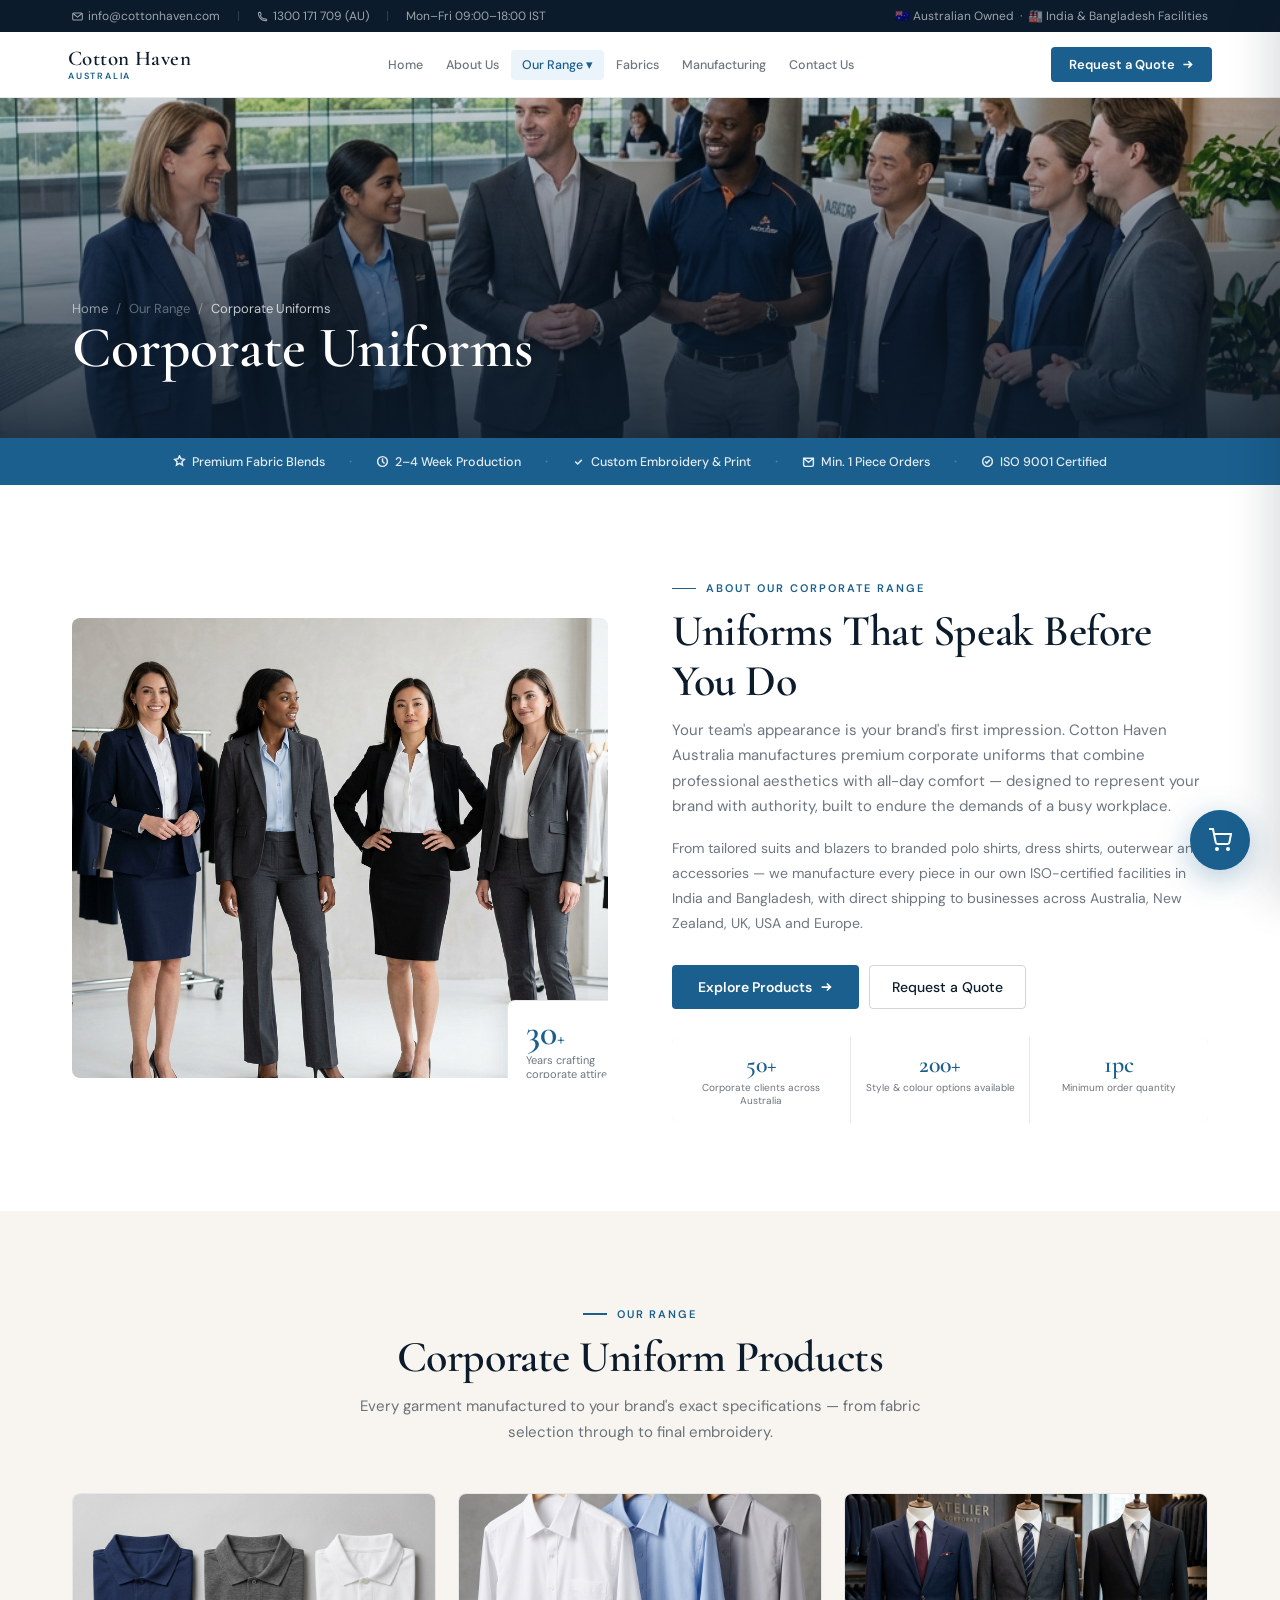
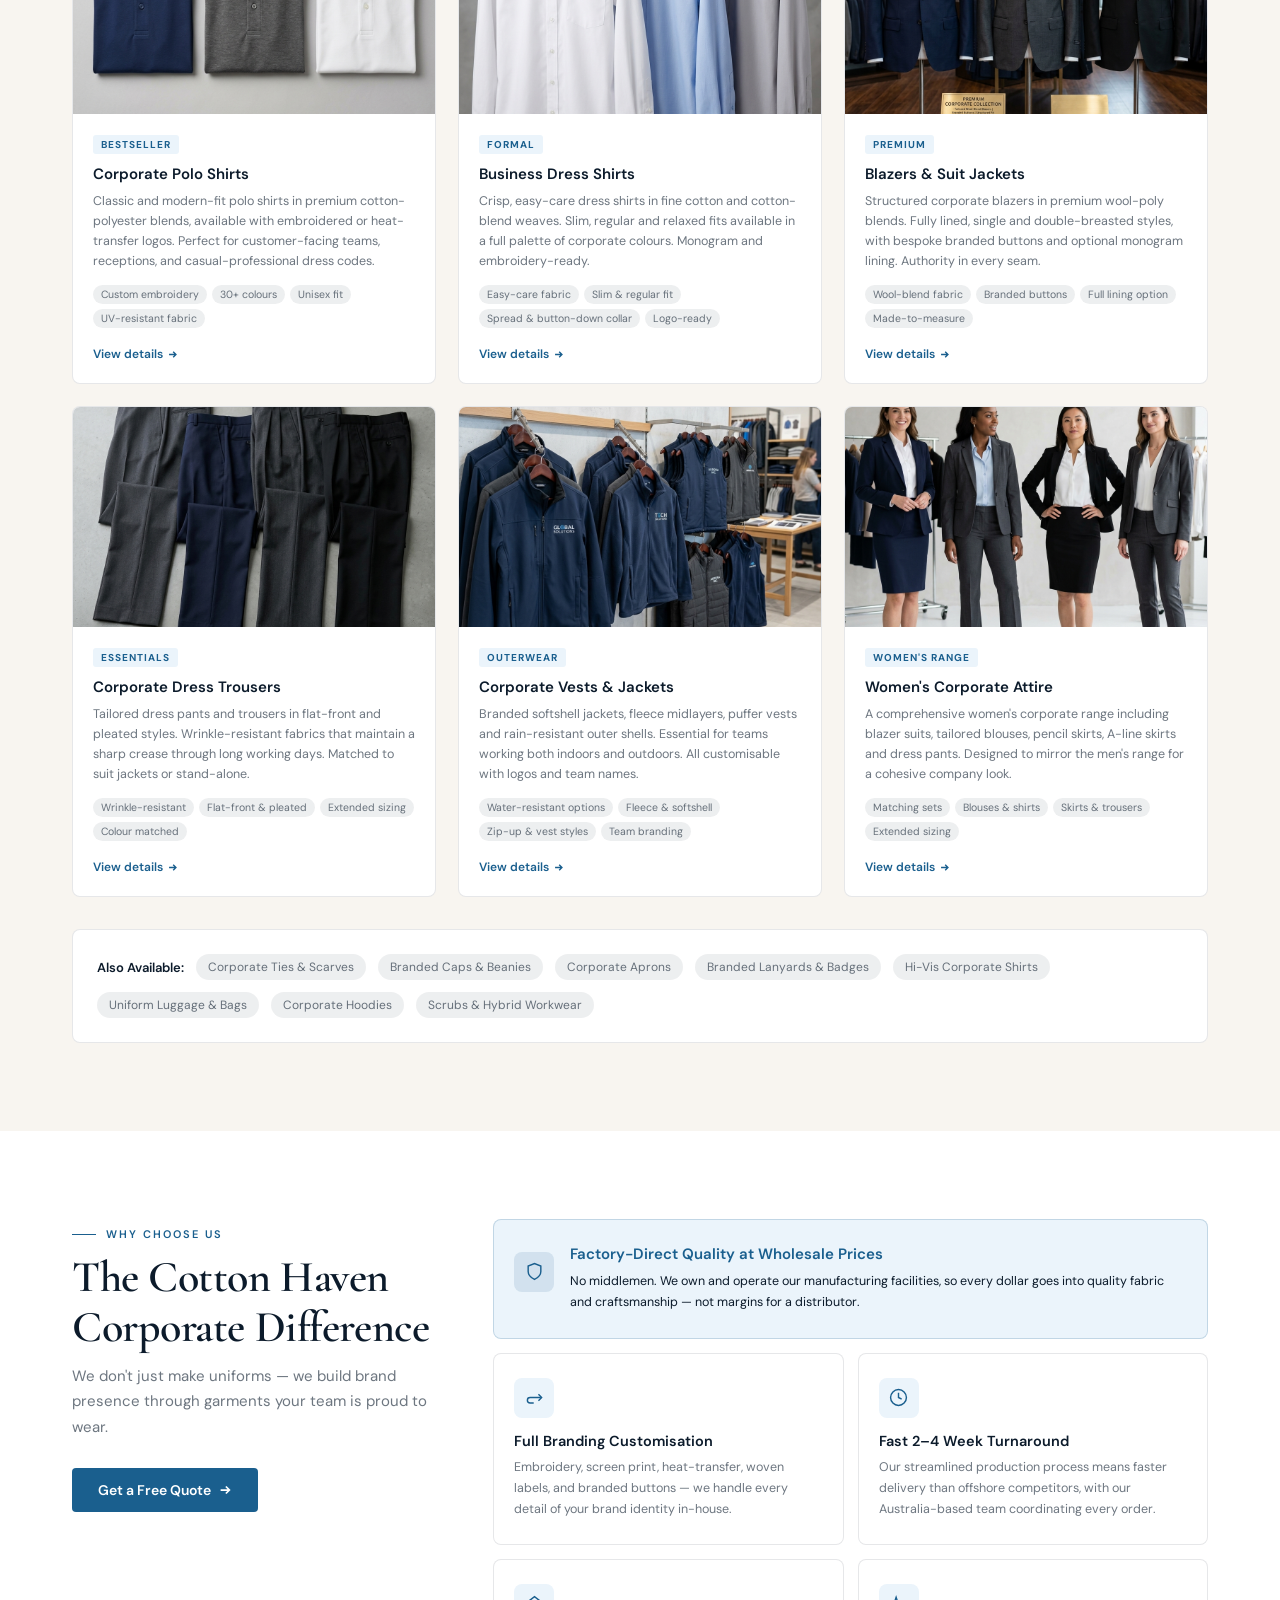
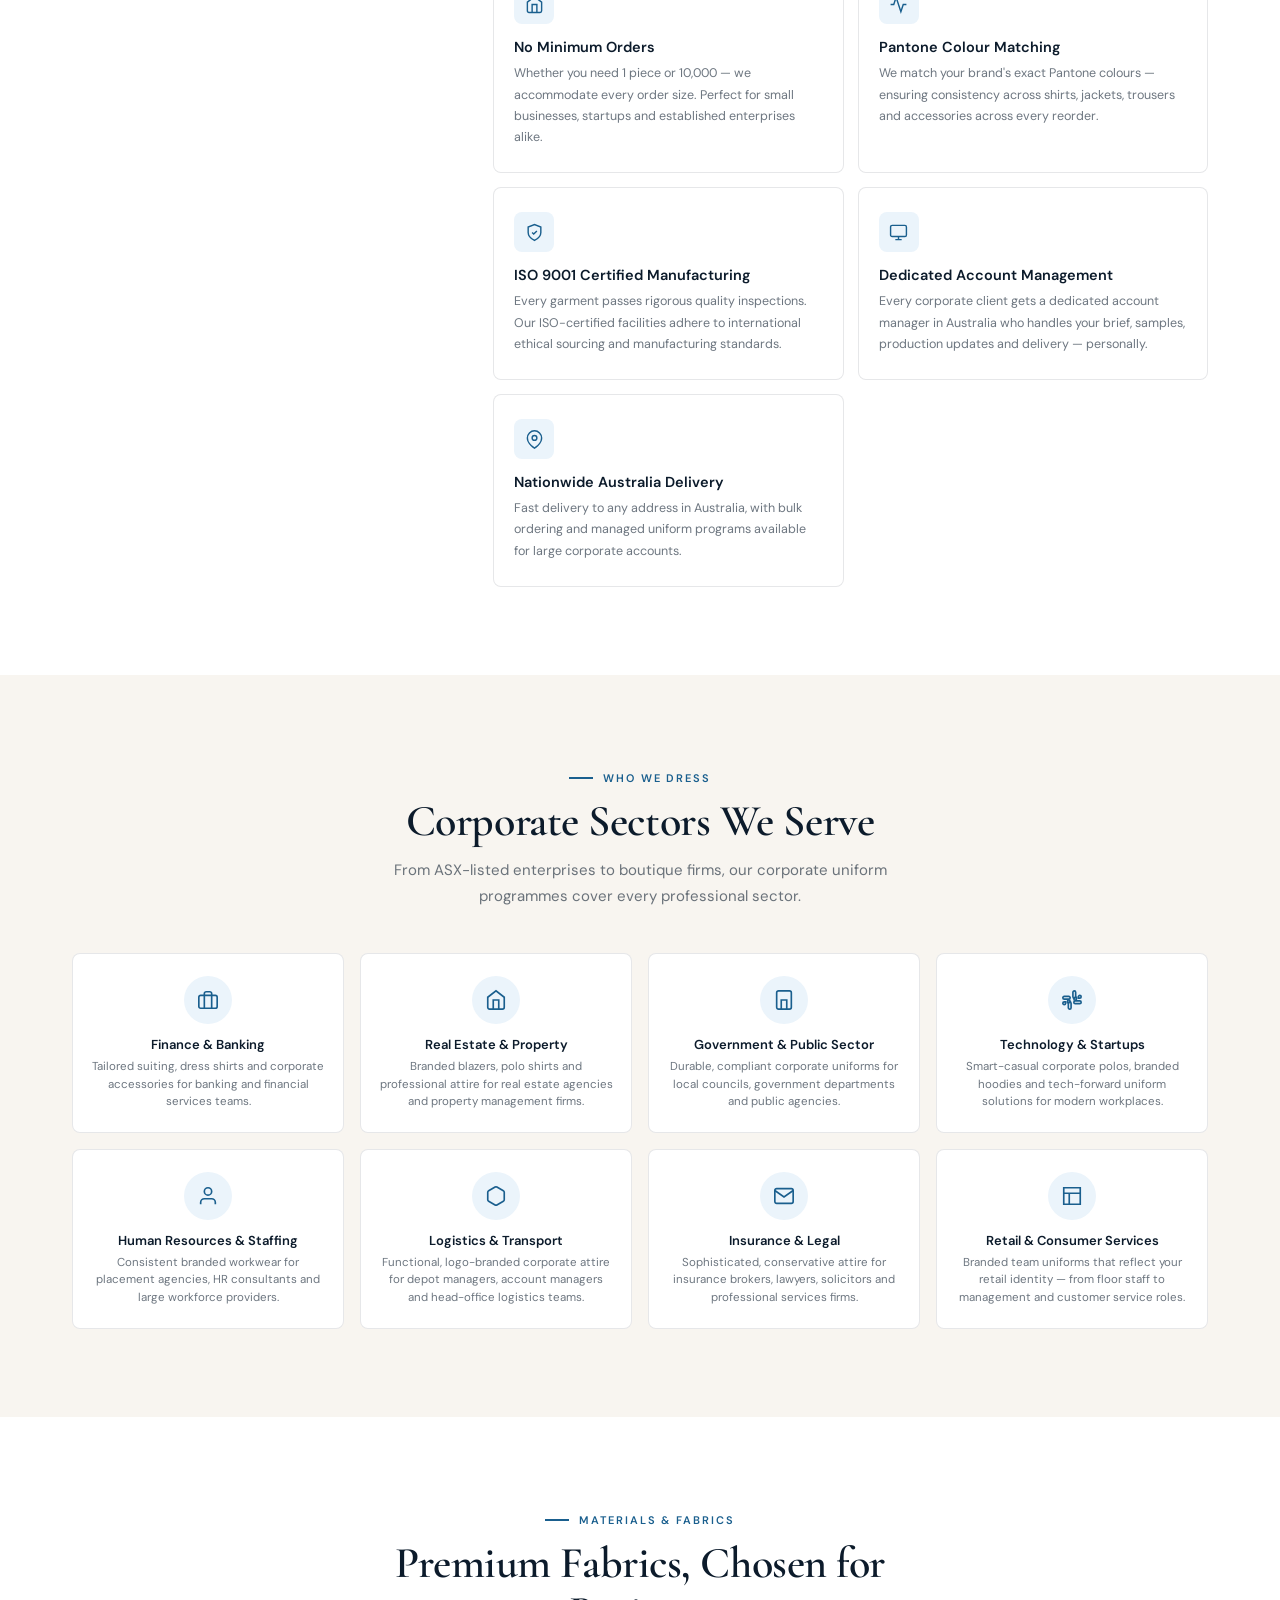
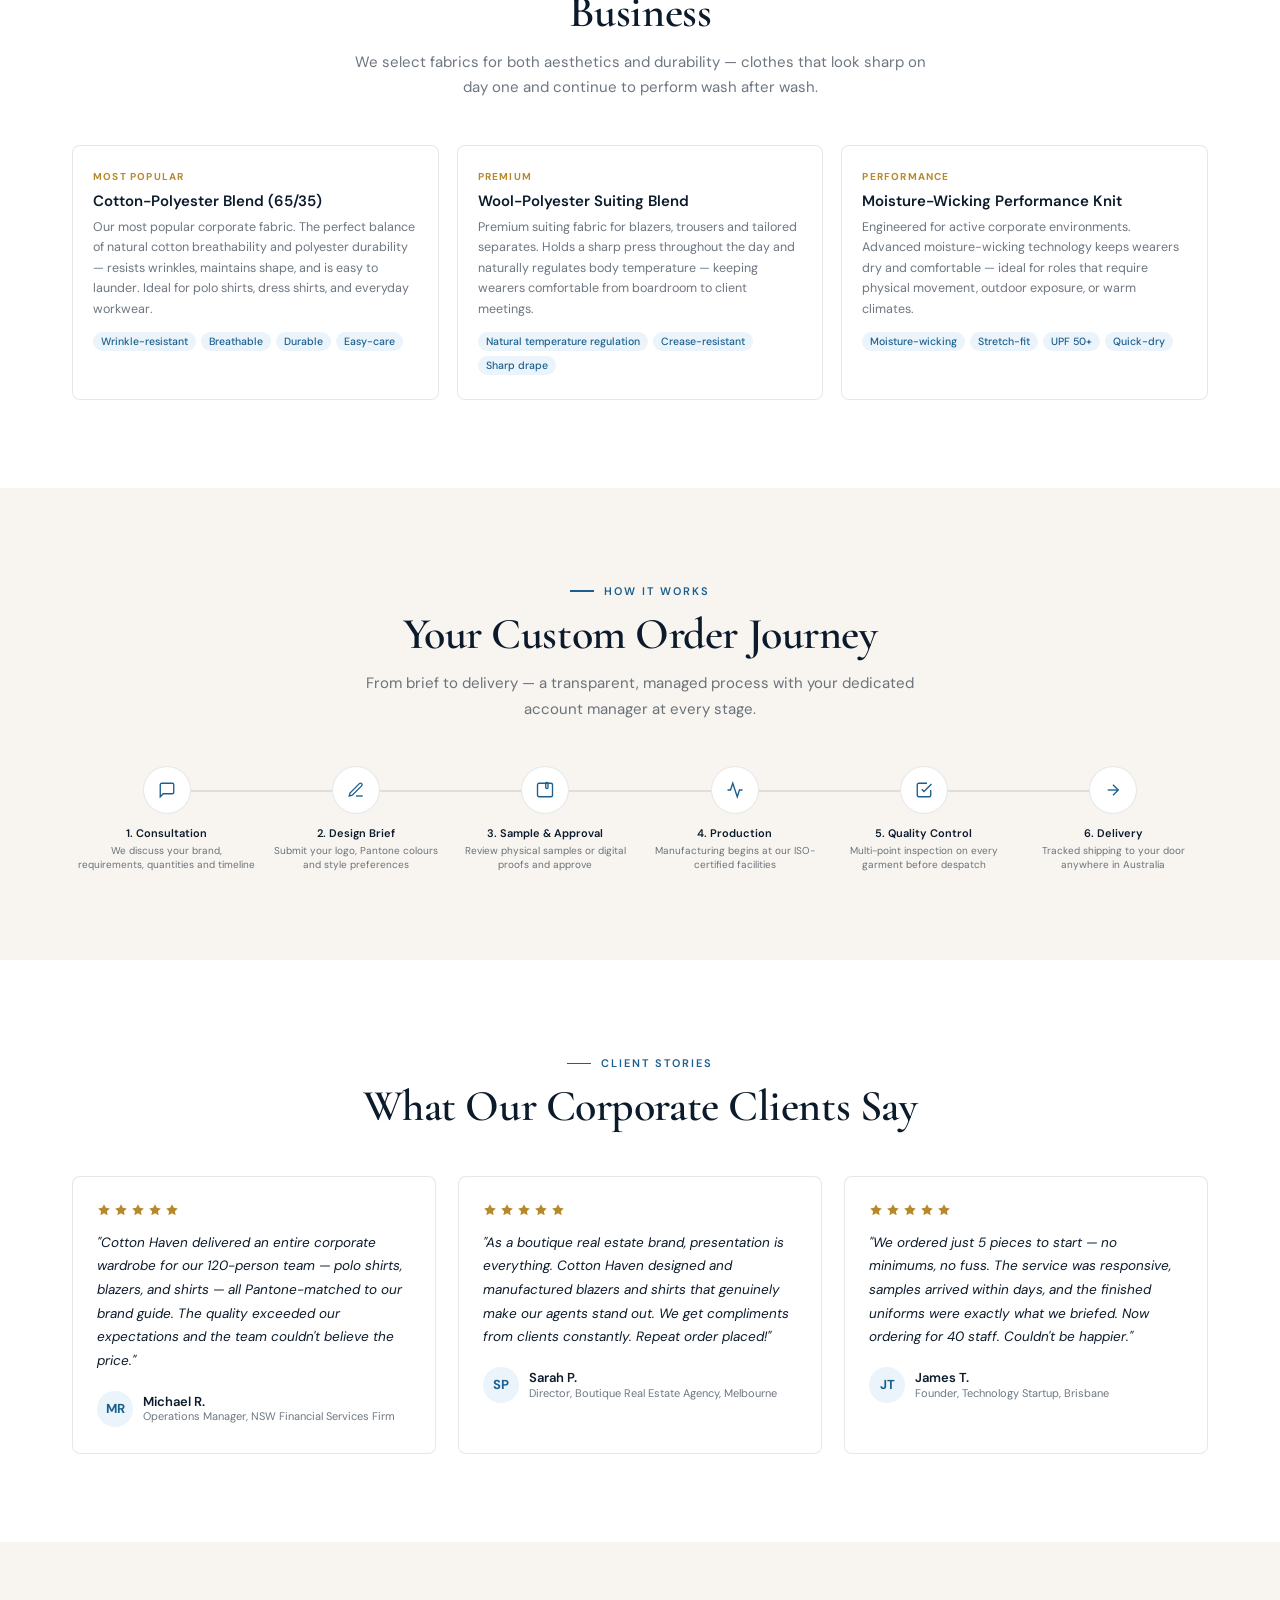
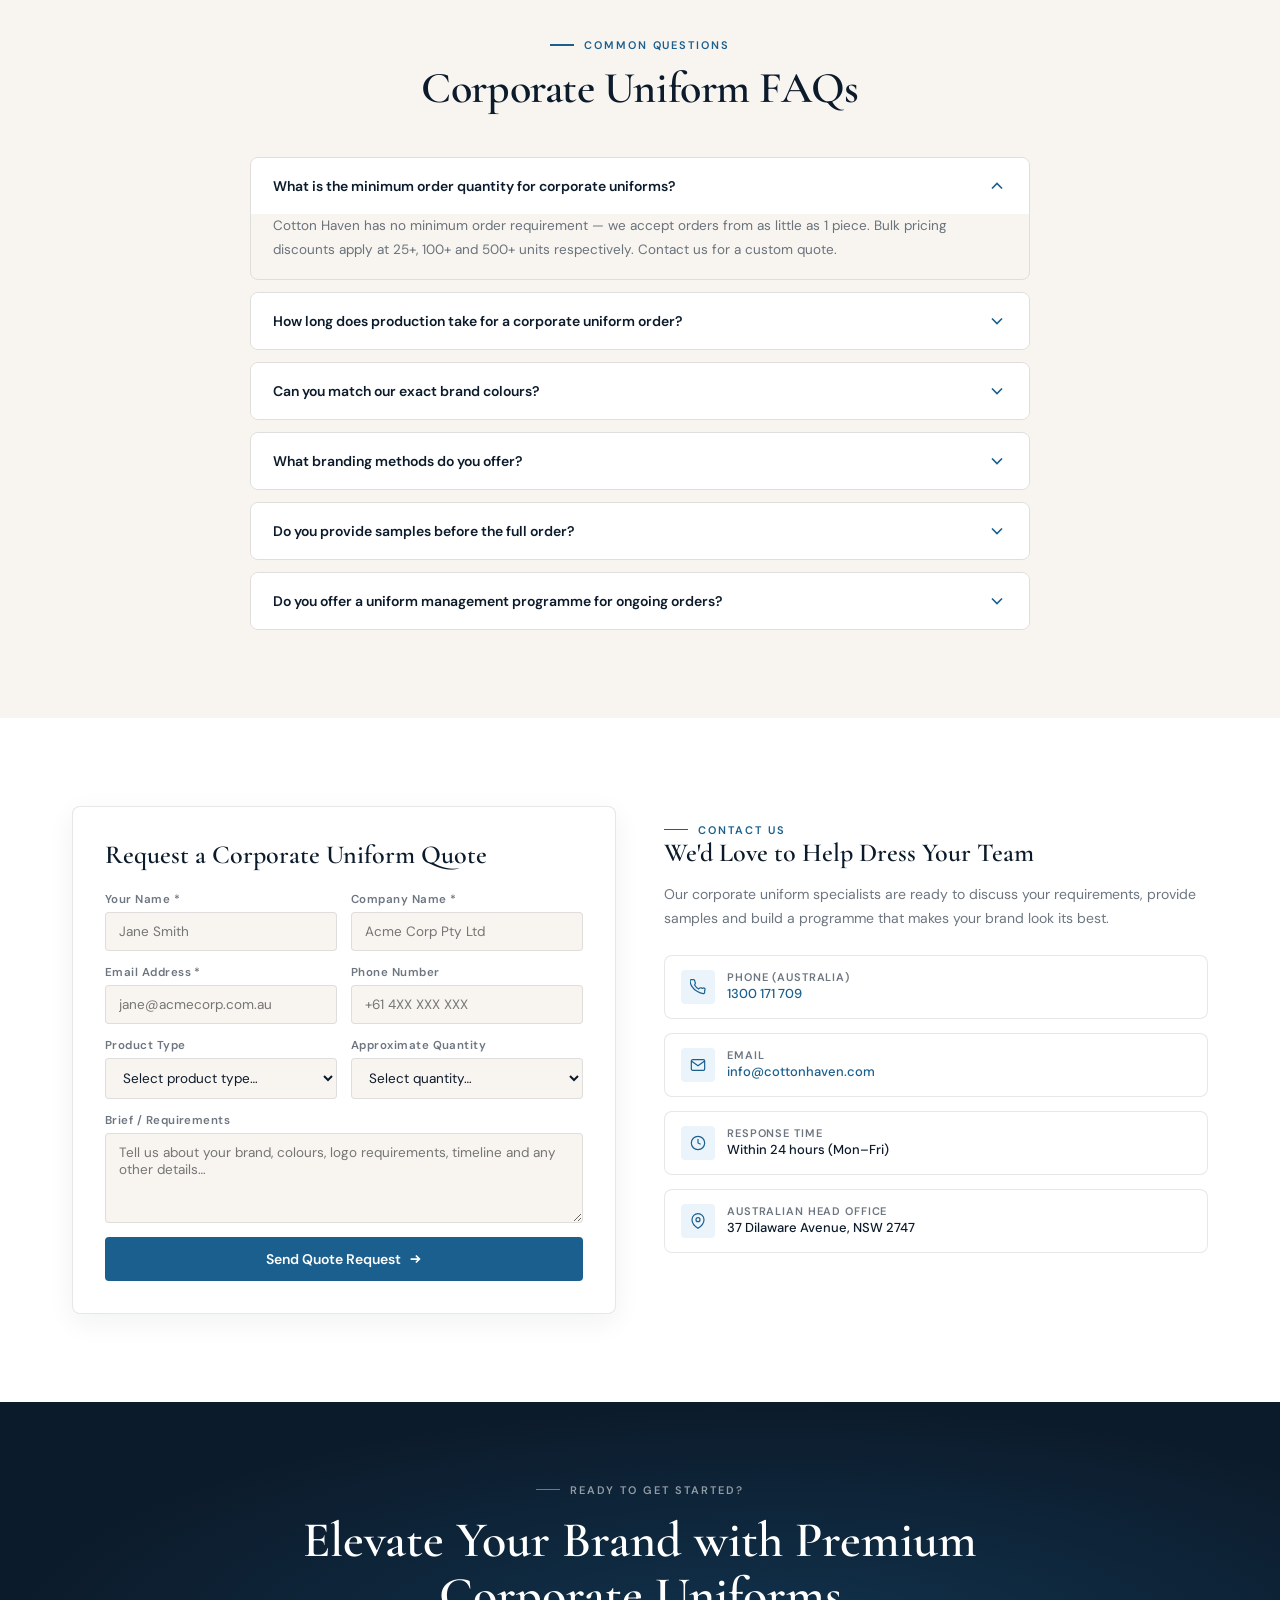
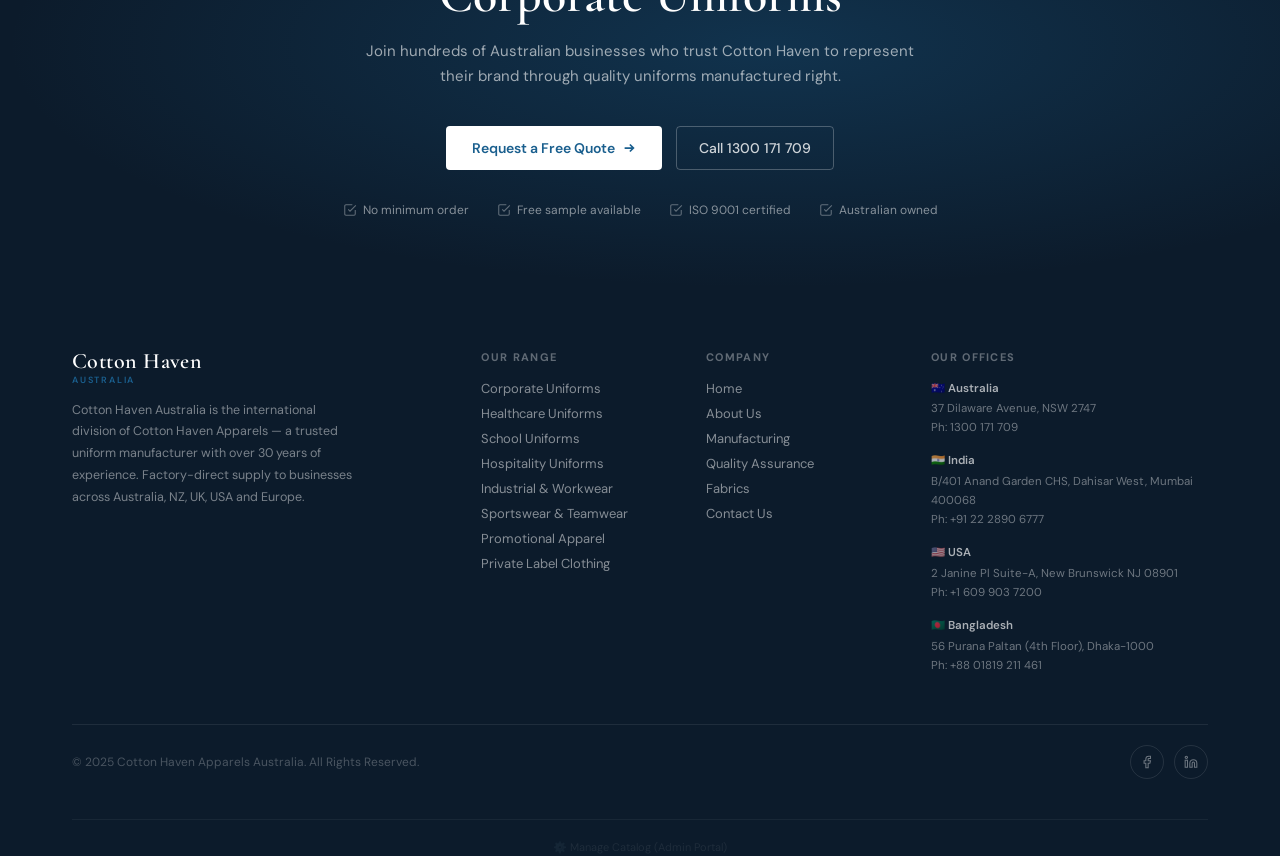
==== corporate-uniforms.html @ 112da880 "Updated by Antigravity on Jun 23 7:15 PM" ====
<!DOCTYPE html><html lang="en"><head><meta http-equiv="Content-Type" content="text/html; charset=UTF-8"><style>
@charset "utf-8";

:root { --ink: #0C1B2B; --ink-60: rgba(12,27,43,.6); --ink-30: rgba(12,27,43,.3); --ink-10: rgba(12,27,43,.07); --azure: #1A5F8E; --azure-d: #155a8c; --azure-xl: #EBF4FB; --gold: #B8892A; --gold-bg: #F5EDD8; --cream: #F8F5F0; --white: #FFFFFF; --border: rgba(12,27,43,.1); --border-s: rgba(12,27,43,.18); --r: 4px; --rlg: 8px; --ease: cubic-bezier(.25,.46,.45,.94); }

*, ::before, ::after { box-sizing: border-box; margin: 0; padding: 0; }
html { scroll-behavior: smooth; }
body { font-family: "DM Sans", sans-serif; color: var(--ink); background: var(--white); -webkit-font-smoothing: antialiased; overflow-x: hidden; }
img { max-width: 100%; display: block; }
a { text-decoration: none; color: inherit; }
ul { list-style: none; }
button { cursor: pointer; border: none; background: none; font-family: inherit; }

/* ── UTILITIES ── */
.serif { font-family: "Cormorant Garamond", serif; }
.container { width: 100%; max-width: 1200px; margin: 0 auto; padding: 0 32px; }
.eyebrow { display: inline-flex; align-items: center; gap: 10px; font-size: 11px; font-weight: 600; letter-spacing: 0.18em; text-transform: uppercase; color: var(--azure); }
.eyebrow::before { content: ""; display: block; width: 24px; height: 1.5px; background: var(--azure); }
.section-title { font-family: "Cormorant Garamond", serif; font-size: clamp(28px, 3.5vw, 44px); font-weight: 600; line-height: 1.12; letter-spacing: -0.01em; color: var(--ink); margin-top: 12px; }
.section-sub { font-size: 15px; color: var(--ink-60); line-height: 1.7; margin-top: 12px; }
.section { padding: 88px 0; }
.section-cream { background: var(--cream); }
.section + .section { padding-top: 0; }
.section-cream + .section, .section + .section-cream { padding-top: 88px; }

/* ── BUTTONS ── */
.btn-primary { font-size: 14px; font-weight: 600; color: var(--white); background: var(--azure); padding: 13px 26px; border-radius: var(--r); transition: .2s; display: inline-flex; align-items: center; gap: 7px; cursor: pointer; }
.btn-primary:hover { background: var(--azure-d); transform: translateY(-1px); box-shadow: rgba(26,95,142,.28) 0 6px 18px; }
.btn-primary svg { width: 14px; height: 14px; transition: transform .2s; }
.btn-primary:hover svg { transform: translateX(3px); }
.btn-secondary { font-size: 14px; font-weight: 500; color: var(--ink); padding: 12px 22px; border-radius: var(--r); border: 1.5px solid var(--border-s); transition: .2s; display: inline-flex; align-items: center; gap: 7px; }
.btn-secondary:hover { border-color: var(--azure); color: var(--azure); }
.btn-white { font-size: 14px; font-weight: 600; background: var(--white); color: var(--azure); padding: 13px 26px; border-radius: var(--r); transition: .2s; display: inline-flex; align-items: center; gap: 7px; }
.btn-white:hover { background: #f0f7ff; transform: translateY(-1px); }
.btn-white svg { width: 14px; height: 14px; transition: transform .2s; }
.btn-white:hover svg { transform: translateX(3px); }
.btn-ol-white { font-size: 14px; font-weight: 500; color: rgba(255,255,255,.8); padding: 12px 22px; border-radius: var(--r); border: 1px solid rgba(255,255,255,.25); transition: .2s; display: inline-flex; align-items: center; gap: 7px; }
.btn-ol-white:hover { border-color: rgba(255,255,255,.5); color: #fff; }

/* ── TOPBAR ── */
.topbar { background: var(--ink); padding: 8px 0; font-size: 12px; color: rgba(255,255,255,.6); }
.tb-inner { display: flex; justify-content: space-between; align-items: center; flex-wrap: wrap; gap: 8px; }
.tb-left, .tb-right { display: flex; align-items: center; gap: 18px; flex-wrap: wrap; }
.tb-item { display: flex; align-items: center; gap: 5px; }
.tb-item a { color: rgba(255,255,255,.6); transition: color .2s; }
.tb-item a:hover { color: #fff; }
.tb-sep { width: 1px; height: 10px; background: rgba(255,255,255,.15); }

/* ── HEADER ── */
.site-header { position: sticky; top: 0; z-index: 100; background: rgba(255,255,255,.97); backdrop-filter: blur(12px); border-bottom: 1px solid var(--border); }
.hdr-inner { display: flex; align-items: center; justify-content: space-between; padding: 15px 28px; max-width: 1200px; margin: 0 auto; gap: 20px; }
.logo { flex-shrink: 0; display: flex; flex-direction: column; gap: 1px; cursor: pointer; }
.logo-name { font-family: "Cormorant Garamond", serif; font-size: 21px; font-weight: 600; color: var(--ink); line-height: 1; letter-spacing: .02em; }
.logo-sub { font-size: 9px; font-weight: 600; letter-spacing: .2em; text-transform: uppercase; color: var(--azure); }
.main-nav { display: flex; align-items: center; gap: 1px; flex: 1; justify-content: center; position: relative; }
.nav-link { font-size: 12.5px; font-weight: 500; color: var(--ink-60); padding: 7px 11px; border-radius: var(--r); transition: .2s; white-space: nowrap; cursor: pointer; background: none; font-family: inherit; }
.nav-link:hover, .nav-link.active { color: var(--azure); background: var(--azure-xl); }
.nav-item { position: relative; }
.nav-dropdown { position: absolute; top: 100%; left: 0; background: var(--white); border: 1px solid var(--border); border-radius: var(--rlg); box-shadow: rgba(12,27,43,.12) 0 12px 32px; padding: 8px; min-width: 220px; opacity: 0; visibility: hidden; transform: translateY(6px); transition: .2s; z-index: 50; }
.nav-item:hover .nav-dropdown { opacity: 1; visibility: visible; transform: translateY(4px); }
.nav-dropdown button { display: block; width: 100%; text-align: left; padding: 9px 12px; font-size: 13px; color: var(--ink-60); border-radius: var(--r); transition: .15s; }
.nav-dropdown button:hover { background: var(--azure-xl); color: var(--azure); }
.hdr-right { display: flex; align-items: center; gap: 10px; flex-shrink: 0; }
.btn-cta { font-size: 13px; font-weight: 600; color: var(--white); background: var(--azure); padding: 9px 18px; border-radius: var(--r); transition: .2s; display: inline-flex; align-items: center; gap: 6px; cursor: pointer; white-space: nowrap; }
.btn-cta:hover { background: var(--azure-d); transform: translateY(-1px); box-shadow: rgba(26,95,142,.28) 0 6px 18px; }
.btn-cta svg { width: 13px; height: 13px; transition: transform .2s; }
.btn-cta:hover svg { transform: translateX(3px); }
.mob-menu-btn { display: none; flex-direction: column; gap: 5px; padding: 8px; cursor: pointer; }
.mob-menu-btn span { display: block; width: 22px; height: 1.5px; background: var(--ink); transition: .3s; }
.mob-nav { display: none; flex-direction: column; background: var(--white); border-top: 1px solid var(--border); padding: 12px 20px 20px; max-height: 75vh; overflow-y: auto; }
.mob-nav .nav-link { display: block; padding: 10px 14px; font-size: 15px; }
.mob-nav .mob-group-label { font-size: 10.5px; font-weight: 700; letter-spacing: .1em; text-transform: uppercase; color: var(--ink-30); padding: 14px 14px 4px; }
.mob-nav.open { display: flex; }

/* ── PAGE BANNER ── */
.page-banner { position: relative; height: 340px; overflow: hidden; display: flex; align-items: flex-end; padding-bottom: 48px; }
.page-banner-img { position: absolute; inset: 0; width: 100%; height: 100%; object-fit: cover; object-position: center center; }
.page-banner-overlay { position: absolute; inset: 0; background: linear-gradient(to top, rgba(12,27,43,.88) 0%, rgba(12,27,43,.45) 60%, rgba(12,27,43,.18) 100%); }
.page-banner-content { position: relative; z-index: 1; padding: 0 32px; max-width: 1200px; margin: 0 auto; width: 100%; }
.page-banner-title { font-family: "Cormorant Garamond", serif; font-size: clamp(36px, 4.5vw, 58px); font-weight: 600; color: var(--white); line-height: 1.1; margin-bottom: 10px; }
.breadcrumb { display: flex; align-items: center; gap: 8px; font-size: 13px; color: rgba(255,255,255,.55); }
.breadcrumb a { color: rgba(255,255,255,.55); transition: color .2s; }
.breadcrumb a:hover { color: #fff; }
.breadcrumb span { color: rgba(255,255,255,.35); }

/* ── MARKET STRIP ── */
.market-strip { background: var(--azure); padding: 13px 0; }
.mkt-inner { display: flex; align-items: center; justify-content: center; gap: 24px; flex-wrap: wrap; }
.mkt-item { display: flex; align-items: center; gap: 6px; font-size: 12.5px; font-weight: 500; color: rgba(255,255,255,.88); white-space: nowrap; }
.mkt-sep { color: rgba(255,255,255,.25); font-size: 16px; }

/* ── INTRO SPLIT ── */
.intro-grid { display: grid; grid-template-columns: 1fr 1fr; gap: 64px; align-items: center; }
.intro-img-wrap { position: relative; border-radius: var(--rlg); overflow: hidden; height: 460px; }
.intro-img-wrap img { width: 100%; height: 100%; object-fit: cover; }
.intro-badge { position: absolute; bottom: -18px; right: -18px; background: var(--white); border-radius: var(--rlg); padding: 14px 18px; border: 1px solid var(--border); box-shadow: rgba(12,27,43,.12) 0 8px 28px; }
.intro-badge-num { font-family: "Cormorant Garamond", serif; font-size: 36px; font-weight: 600; color: var(--azure); line-height: 1; }
.intro-badge-label { font-size: 11px; color: var(--ink-60); margin-top: 2px; }
.intro-stats { display: grid; grid-template-columns: repeat(3, 1fr); gap: 1px; background: var(--border); border-radius: var(--rlg); overflow: hidden; margin-top: 28px; }
.istat { background: var(--white); padding: 16px 12px; text-align: center; }
.istat-num { font-family: "Cormorant Garamond", serif; font-size: 24px; font-weight: 600; color: var(--azure); line-height: 1; }
.istat-label { font-size: 10px; color: var(--ink-60); margin-top: 4px; line-height: 1.3; }

/* ── PRODUCTS GRID ── */
.prod-header { text-align: center; max-width: 600px; margin: 0 auto 48px; }
.products-grid { display: grid; grid-template-columns: repeat(3, 1fr); gap: 22px; }
.prod-card { border-radius: var(--rlg); overflow: hidden; border: 1px solid var(--border); background: var(--white); transition: all .3s var(--ease); }
.prod-card:hover { transform: translateY(-5px); box-shadow: rgba(12,27,43,.1) 0 16px 40px; border-color: rgba(26,95,142,.25); }
.prod-img { height: 220px; overflow: hidden; position: relative; }
.prod-img img { width: 100%; height: 100%; object-fit: cover; transition: transform .5s var(--ease); }
.prod-card:hover .prod-img img { transform: scale(1.05); }
.prod-body { padding: 18px 20px 20px; }
.prod-tag { display: inline-block; font-size: 10px; font-weight: 700; letter-spacing: .1em; text-transform: uppercase; color: var(--azure); background: var(--azure-xl); padding: 3px 8px; border-radius: 3px; margin-bottom: 10px; }
.prod-name { font-size: 15px; font-weight: 600; color: var(--ink); margin-bottom: 7px; }
.prod-desc { font-size: 12.5px; color: var(--ink-60); line-height: 1.6; margin-bottom: 14px; }
.prod-features { display: flex; flex-wrap: wrap; gap: 5px; margin-bottom: 14px; }
.prod-chip { font-size: 10.5px; color: var(--ink-60); background: var(--ink-10); padding: 3px 8px; border-radius: 20px; }
.prod-link { font-size: 12px; font-weight: 600; color: var(--azure); display: inline-flex; align-items: center; gap: 4px; transition: gap .2s; cursor: pointer; }
.prod-card:hover .prod-link { gap: 8px; }
.prod-link svg { width: 11px; height: 11px; }

/* ── WHY US (FEATURES) ── */
.features-layout { display: grid; grid-template-columns: 1fr 2fr; gap: 64px; align-items: start; }
.features-sticky { position: sticky; top: 100px; }
.features-cards { display: grid; grid-template-columns: 1fr 1fr; gap: 14px; }
.feat-card { padding: 24px 20px; border-radius: var(--rlg); border: 1px solid var(--border); background: var(--white); transition: all .3s var(--ease); position: relative; overflow: hidden; }
.feat-card::after { content: ""; position: absolute; bottom: 0; left: 0; right: 0; height: 3px; background: var(--azure); transform: scaleX(0); transform-origin: left center; transition: transform .3s var(--ease); }
.feat-card:hover { transform: translateY(-3px); box-shadow: rgba(12,27,43,.07) 0 12px 30px; }
.feat-card:hover::after { transform: scaleX(1); }
.feat-icon { width: 40px; height: 40px; border-radius: var(--rlg); background: var(--azure-xl); margin-bottom: 14px; display: flex; align-items: center; justify-content: center; }
.feat-icon svg { width: 19px; height: 19px; color: var(--azure); }
.feat-title { font-size: 14.5px; font-weight: 600; color: var(--ink); margin-bottom: 7px; }
.feat-body { font-size: 12.5px; color: var(--ink-60); line-height: 1.7; }
.feat-card.featured { grid-column: 1 / -1; background: var(--azure-xl); border-color: rgba(26,95,142,.2); display: flex; align-items: center; gap: 16px; }
.feat-card.featured .feat-icon { background: rgba(26,95,142,.12); flex-shrink: 0; }
.feat-card.featured .feat-title { color: var(--azure); font-size: 15px; }
.feat-card.featured .feat-body { color: var(--ink); }

/* ── INDUSTRIES / SECTORS SERVED ── */
.sectors-grid { display: grid; grid-template-columns: repeat(4, 1fr); gap: 16px; }
.sector-card { padding: 22px 18px; border-radius: var(--rlg); border: 1px solid var(--border); background: var(--white); transition: all .25s; text-align: center; }
.sector-card:hover { border-color: rgba(26,95,142,.25); background: var(--azure-xl); }
.sector-icon { width: 48px; height: 48px; border-radius: 50%; background: var(--azure-xl); display: flex; align-items: center; justify-content: center; margin: 0 auto 12px; }
.sector-icon svg { width: 22px; height: 22px; color: var(--azure); }
.sector-name { font-size: 13px; font-weight: 600; color: var(--ink); margin-bottom: 5px; }
.sector-desc { font-size: 11.5px; color: var(--ink-60); line-height: 1.5; }

/* ── CUSTOM ORDER PROCESS ── */
.process-steps { display: grid; grid-template-columns: repeat(6, 1fr); gap: 0; margin-top: 44px; position: relative; }
.process-steps::before { content: ""; position: absolute; top: 24px; left: calc(100%/12); right: calc(100%/12); height: 1.5px; background: var(--border); z-index: 0; }
.proc-step { display: flex; flex-direction: column; align-items: center; text-align: center; padding: 0 6px; position: relative; z-index: 1; }
.proc-dot { width: 48px; height: 48px; border-radius: 50%; background: var(--white); border: 1.5px solid var(--border); display: flex; align-items: center; justify-content: center; margin-bottom: 12px; transition: .25s; }
.proc-step:hover .proc-dot { background: var(--azure); border-color: var(--azure); }
.proc-step:hover .proc-dot svg { color: var(--white); }
.proc-dot svg { width: 18px; height: 18px; color: var(--azure); }
.proc-label { font-size: 11px; font-weight: 600; color: var(--ink); margin-bottom: 4px; }
.proc-sub { font-size: 10px; color: var(--ink-60); line-height: 1.4; }

/* ── FABRICS / MATERIALS ── */
.fabrics-grid { display: grid; grid-template-columns: repeat(3, 1fr); gap: 18px; }
.fabric-card { padding: 24px 20px; border-radius: var(--rlg); border: 1px solid var(--border); background: var(--white); transition: all .25s; }
.fabric-card:hover { border-color: rgba(26,95,142,.2); box-shadow: rgba(12,27,43,.06) 0 8px 24px; }
.fabric-tag { font-size: 10px; font-weight: 700; letter-spacing: .12em; text-transform: uppercase; color: var(--gold); margin-bottom: 8px; }
.fabric-name { font-size: 15px; font-weight: 600; color: var(--ink); margin-bottom: 6px; }
.fabric-desc { font-size: 12.5px; color: var(--ink-60); line-height: 1.65; }
.fabric-props { display: flex; flex-wrap: wrap; gap: 5px; margin-top: 12px; }
.fabric-prop { font-size: 10.5px; color: var(--azure); background: var(--azure-xl); padding: 3px 8px; border-radius: 20px; font-weight: 500; }

/* ── TESTIMONIALS ── */
.testi-grid { display: grid; grid-template-columns: repeat(3, 1fr); gap: 22px; }
.testi-card { padding: 26px 24px; border-radius: var(--rlg); background: var(--white); border: 1px solid var(--border); position: relative; }
.testi-stars { display: flex; gap: 3px; margin-bottom: 14px; }
.testi-stars svg { width: 14px; height: 14px; fill: var(--gold); color: var(--gold); }
.testi-quote { font-size: 13.5px; color: var(--ink); line-height: 1.75; margin-bottom: 18px; font-style: italic; }
.testi-client { display: flex; align-items: center; gap: 10px; }
.testi-avatar { width: 36px; height: 36px; border-radius: 50%; background: var(--azure-xl); display: flex; align-items: center; justify-content: center; font-size: 13px; font-weight: 700; color: var(--azure); flex-shrink: 0; }
.testi-name { font-size: 13px; font-weight: 600; color: var(--ink); line-height: 1.2; }
.testi-role { font-size: 11px; color: var(--ink-60); }

/* ── CTA BAND ── */
.cta-band { background: var(--ink); padding: 72px 0; text-align: center; position: relative; overflow: hidden; }
.cta-band::before { content: ""; position: absolute; inset: 0; background: radial-gradient(ellipse at 60% 50%, rgba(26,95,142,.35) 0%, transparent 70%); }
.cta-band .container { position: relative; z-index: 1; }
.cta-eyebrow { display: inline-flex; align-items: center; gap: 10px; font-size: 11px; font-weight: 600; letter-spacing: .18em; text-transform: uppercase; color: rgba(255,255,255,.55); margin-bottom: 16px; }
.cta-eyebrow::before { content: ""; display: block; width: 24px; height: 1.5px; background: rgba(255,255,255,.4); }
.cta-title { font-family: "Cormorant Garamond", serif; font-size: clamp(30px, 4vw, 50px); font-weight: 600; color: var(--white); line-height: 1.1; margin-bottom: 16px; }
.cta-sub { font-size: 15px; color: rgba(255,255,255,.6); max-width: 560px; margin: 0 auto 36px; line-height: 1.7; }
.cta-actions { display: flex; align-items: center; justify-content: center; gap: 14px; flex-wrap: wrap; }
.cta-guarantees { display: flex; align-items: center; justify-content: center; gap: 28px; margin-top: 32px; flex-wrap: wrap; }
.cta-guarantee { display: flex; align-items: center; gap: 6px; font-size: 12px; color: rgba(255,255,255,.5); }
.cta-guarantee svg { width: 14px; height: 14px; color: rgba(255,255,255,.35); }

/* ── FOOTER ── */
.site-footer { background: var(--ink); color: rgba(255,255,255,.6); padding: 60px 0 0; }
.footer-grid { display: grid; grid-template-columns: 2fr 1fr 1fr 1.5fr; gap: 40px; padding-bottom: 48px; border-bottom: 1px solid rgba(255,255,255,.08); }
.footer-logo-name { font-family: "Cormorant Garamond", serif; font-size: 22px; font-weight: 600; color: var(--white); line-height: 1; letter-spacing: .02em; cursor: pointer; }
.footer-logo-sub { font-size: 9px; font-weight: 600; letter-spacing: .2em; text-transform: uppercase; color: var(--azure); margin-top: 2px; }
.footer-about { font-size: 12.5px; line-height: 1.75; color: rgba(255,255,255,.45); margin-top: 14px; max-width: 280px; }
.footer-col-title { font-size: 11px; font-weight: 700; letter-spacing: .12em; text-transform: uppercase; color: rgba(255,255,255,.35); margin-bottom: 16px; }
.footer-links { display: flex; flex-direction: column; gap: 8px; }
.footer-links button, .footer-links a { font-size: 13px; color: rgba(255,255,255,.5); background: none; text-align: left; transition: color .2s; display: block; }
.footer-links button:hover, .footer-links a:hover { color: rgba(255,255,255,.88); }
.footer-offices { display: flex; flex-direction: column; gap: 14px; }
.office-blk { font-size: 11.5px; color: rgba(255,255,255,.4); line-height: 1.65; }
.office-blk strong { display: block; color: rgba(255,255,255,.65); font-weight: 600; margin-bottom: 2px; }
.footer-bottom { display: flex; align-items: center; justify-content: space-between; padding: 20px 0; flex-wrap: wrap; gap: 12px; }
.footer-copy { font-size: 12px; color: rgba(255,255,255,.25); }
.footer-socials { display: flex; gap: 10px; }
.social-btn { width: 34px; height: 34px; border-radius: 50%; border: 1px solid rgba(255,255,255,.1); display: flex; align-items: center; justify-content: center; color: rgba(255,255,255,.4); transition: .2s; }
.social-btn:hover { border-color: rgba(255,255,255,.3); color: rgba(255,255,255,.8); }
.social-btn svg { width: 14px; height: 14px; }

/* ── FAQ ── */
.faq-list { max-width: 780px; margin: 0 auto; display: flex; flex-direction: column; gap: 12px; }
.faq-item { border: 1px solid var(--border); border-radius: var(--rlg); overflow: hidden; }
.faq-q { display: flex; align-items: center; justify-content: space-between; padding: 18px 22px; cursor: pointer; background: var(--white); transition: background .2s; gap: 12px; }
.faq-q:hover { background: var(--azure-xl); }
.faq-q-text { font-size: 14px; font-weight: 600; color: var(--ink); }
.faq-arrow { width: 20px; height: 20px; flex-shrink: 0; color: var(--azure); transition: transform .3s; }
.faq-item.open .faq-arrow { transform: rotate(180deg); }
.faq-a { max-height: 0; overflow: hidden; transition: max-height .35s ease; }
.faq-a-inner { padding: 0 22px 18px; font-size: 13.5px; color: var(--ink-60); line-height: 1.75; }
.faq-item.open .faq-a { max-height: 300px; }

/* ── CUSTOM ORDER ENQUIRY FORM CARD ── */
.enquiry-grid { display: grid; grid-template-columns: 1fr 1fr; gap: 48px; align-items: start; }
.enquiry-card { background: var(--white); border: 1px solid var(--border); border-radius: var(--rlg); padding: 32px; box-shadow: rgba(12,27,43,.06) 0 8px 28px; }
.enquiry-card h3 { font-family: "Cormorant Garamond", serif; font-size: 26px; font-weight: 600; color: var(--ink); margin-bottom: 22px; }
.form-row { display: grid; grid-template-columns: 1fr 1fr; gap: 14px; }
.form-group { display: flex; flex-direction: column; gap: 5px; margin-bottom: 14px; }
.form-group label { font-size: 11.5px; font-weight: 600; color: var(--ink-60); letter-spacing: .04em; }
.form-group input, .form-group select, .form-group textarea { font-family: inherit; font-size: 13.5px; color: var(--ink); background: var(--cream); border: 1px solid var(--border); border-radius: var(--r); padding: 10px 13px; transition: border .2s; outline: none; width: 100%; }
.form-group input:focus, .form-group select:focus, .form-group textarea:focus { border-color: var(--azure); background: var(--white); }
.form-group textarea { resize: vertical; min-height: 90px; }
.enquiry-info { padding-top: 8px; }
.enquiry-info h3 { font-family: "Cormorant Garamond", serif; font-size: 26px; font-weight: 600; color: var(--ink); margin-bottom: 14px; }
.enquiry-info p { font-size: 14px; color: var(--ink-60); line-height: 1.75; margin-bottom: 24px; }
.info-items { display: flex; flex-direction: column; gap: 14px; }
.info-item { display: flex; align-items: flex-start; gap: 12px; padding: 14px 16px; border-radius: var(--rlg); border: 1px solid var(--border); background: var(--white); }
.info-icon { width: 34px; height: 34px; border-radius: var(--r); background: var(--azure-xl); flex-shrink: 0; display: flex; align-items: center; justify-content: center; }
.info-icon svg { width: 16px; height: 16px; color: var(--azure); }
.info-label { font-size: 11px; font-weight: 600; color: var(--ink-60); text-transform: uppercase; letter-spacing: .08em; }
.info-value { font-size: 13px; font-weight: 500; color: var(--ink); margin-top: 1px; }

/* ── RESPONSIVE ── */
@media (max-width: 1024px) {
  .products-grid { grid-template-columns: repeat(2, 1fr); }
  .sectors-grid { grid-template-columns: repeat(2, 1fr); }
  .features-layout { grid-template-columns: 1fr; gap: 40px; }
  .features-sticky { position: static; }
  .process-steps { grid-template-columns: repeat(3, 1fr); gap: 20px; }
  .process-steps::before { display: none; }
  .footer-grid { grid-template-columns: 1fr 1fr; }
  .enquiry-grid { grid-template-columns: 1fr; }
}
@media (max-width: 880px) {
  .intro-grid { grid-template-columns: 1fr; gap: 32px; }
  .intro-badge { display: none; }
  .intro-stats { grid-template-columns: repeat(3, 1fr); }
  .main-nav { display: none; }
  .mob-menu-btn { display: flex; }
  .testi-grid { grid-template-columns: 1fr; }
  .fabrics-grid { grid-template-columns: 1fr 1fr; }
}
@media (max-width: 768px) {
  .container { padding: 0 18px; }
  .hdr-inner { padding: 13px 18px; }
  .section { padding: 52px 0; }
  .page-banner { height: 240px; }
  .products-grid { grid-template-columns: 1fr; }
  .fabrics-grid { grid-template-columns: 1fr; }
  .sectors-grid { grid-template-columns: 1fr 1fr; }
  .features-cards { grid-template-columns: 1fr; }
  .footer-grid { grid-template-columns: 1fr; }
  .process-steps { grid-template-columns: repeat(2, 1fr); }
  .form-row { grid-template-columns: 1fr; }
}
@media (max-width: 480px) {
  .sectors-grid { grid-template-columns: 1fr; }
  .cta-actions { flex-direction: column; }
  .process-steps { grid-template-columns: 1fr; }
}
@media (prefers-reduced-motion: reduce) {
  * { transition-duration: .01ms !important; }
}
</style>

<meta name="viewport" content="width=device-width, initial-scale=1.0">
<title>Corporate Uniforms — Cotton Haven Australia | Premium Branded Business Apparel</title>
<meta name="description" content="Cotton Haven Australia crafts premium corporate uniforms — dress shirts, polo shirts, blazers, trousers, outerwear and accessories. Factory-direct supply with custom embroidery, logo branding and tailored fit.">
<link rel="preconnect" href="https://fonts.googleapis.com/">
<link href="https://fonts.googleapis.com/css2?family=Cormorant+Garamond:ital,wght@0,400;0,600;1,400;1,600&family=DM+Sans:wght@300;400;500;600&display=swap" rel="stylesheet">
  <link rel="stylesheet" href="assets/css/cart.css">
</head>
<body>

<!-- ══ TOPBAR ══ -->
<div class="topbar">
  <div class="container">
    <div class="tb-inner">
      <div class="tb-left">
        <span class="tb-item"><svg width="11" height="11" viewBox="0 0 16 16" fill="none" stroke="currentColor" stroke-width="1.5"><path d="M2 4l6 5 6-5"/><rect x="1" y="3" width="14" height="10" rx="1.5"/></svg><a href="mailto:info@cottonhaven.com">info@cottonhaven.com</a></span>
        <span class="tb-sep"></span>
        <span class="tb-item"><svg width="11" height="11" viewBox="0 0 16 16" fill="none" stroke="currentColor" stroke-width="1.5"><path d="M2 3.5A1.5 1.5 0 013.5 2h1.2a.5.5 0 01.48.36l.8 2.8a.5.5 0 01-.14.52l-1.1 1a8 8 0 004.58 4.58l1-.1a.5.5 0 01.52.14l2.8.8a.5.5 0 01.36.48v1.2A1.5 1.5 0 0112.5 14C6.7 14 2 9.3 2 3.5z"/></svg><a href="tel:1300171709">1300 171 709 (AU)</a></span>
        <span class="tb-sep"></span>
        <span class="tb-item">Mon–Fri 09:00–18:00 IST</span>
      </div>
      <div class="tb-right"><span class="tb-item">🇦🇺 Australian Owned &nbsp;·&nbsp; 🏭 India &amp; Bangladesh Facilities</span></div>
    </div>
  </div>
</div>

<!-- ══ HEADER ══ -->
<header class="site-header">
  <div class="hdr-inner">
    <a href="index.html" class="logo" aria-label="Cotton Haven home">
      <span class="logo-name">Cotton Haven</span>
      <span class="logo-sub">Australia</span>
    </a>
    <nav class="main-nav" aria-label="Primary navigation">
      <a href="index.html" class="nav-link">Home</a>
      <a href="index.html#about" class="nav-link">About Us</a>

      <div class="nav-item">
        <button class="nav-link active">Our Range ▾</button>
        <div class="nav-dropdown">
          <a href="corporate-uniforms.html" class="nav-link" style="display:block;width:100%;text-align:left;padding:9px 12px;font-size:13px;color:var(--azure);border-radius:var(--r);background:var(--azure-xl);">Corporate Uniforms</a>
          <a href="category.html?cat=healthcare" style="display:block;width:100%;text-align:left;padding:9px 12px;font-size:13px;color:var(--ink-60);border-radius:var(--r);transition:.15s;">Healthcare Uniforms</a>
          <a href="category.html?cat=school" style="display:block;width:100%;text-align:left;padding:9px 12px;font-size:13px;color:var(--ink-60);border-radius:var(--r);transition:.15s;">School Uniforms</a>
          <a href="category.html?cat=hospitality" style="display:block;width:100%;text-align:left;padding:9px 12px;font-size:13px;color:var(--ink-60);border-radius:var(--r);transition:.15s;">Hospitality Uniforms</a>
          <a href="category.html?cat=industrial" style="display:block;width:100%;text-align:left;padding:9px 12px;font-size:13px;color:var(--ink-60);border-radius:var(--r);transition:.15s;">Industrial &amp; Workwear</a>
          <a href="category.html?cat=sportswear" style="display:block;width:100%;text-align:left;padding:9px 12px;font-size:13px;color:var(--ink-60);border-radius:var(--r);transition:.15s;">Sportswear &amp; Teamwear</a>
          <a href="category.html?cat=promotional" style="display:block;width:100%;text-align:left;padding:9px 12px;font-size:13px;color:var(--ink-60);border-radius:var(--r);transition:.15s;">Promotional Apparel</a>
          <a href="category.html?cat=private-label" style="display:block;width:100%;text-align:left;padding:9px 12px;font-size:13px;color:var(--ink-60);border-radius:var(--r);transition:.15s;">Private Label Clothing</a>
        </div>
      </div>

      <a href="index.html#fabrics" class="nav-link">Fabrics</a>
      <a href="index.html#manufacturing" class="nav-link">Manufacturing</a>
      <a href="index.html#contact" class="nav-link">Contact Us</a>
    </nav>
    <div class="hdr-right">
      <a href="#enquiry" class="btn-cta" id="hdr-quote-btn">Request a Quote <svg viewBox="0 0 16 16" fill="none" stroke="currentColor" stroke-width="2"><path d="M3 8h10M9 4l4 4-4 4"/></svg></a>
      <div class="mob-menu-btn" aria-label="Menu" id="mob-menu-btn"><span></span><span></span><span></span></div>
    </div>
  </div>
  <nav class="mob-nav" id="mob-nav">
    <a href="index.html" class="nav-link">Home</a>
    <a href="index.html" class="nav-link">About Us</a>
    <div class="mob-group-label">Our Range</div>
    <a href="corporate-uniforms.html" class="nav-link active">Corporate Uniforms</a>
    <a href="category.html?cat=healthcare" class="nav-link">Healthcare Uniforms</a>
    <a href="category.html?cat=school" class="nav-link">School Uniforms</a>
    <a href="category.html?cat=hospitality" class="nav-link">Hospitality Uniforms</a>
    <a href="category.html?cat=industrial" class="nav-link">Industrial &amp; Workwear</a>
    <a href="category.html?cat=sportswear" class="nav-link">Sportswear &amp; Teamwear</a>
    <a href="category.html?cat=promotional" class="nav-link">Promotional Apparel</a>
    <a href="category.html?cat=private-label" class="nav-link">Private Label Clothing</a>
    <div class="mob-group-label">Company</div>
    <a href="index.html" class="nav-link">Fabrics</a>
    <a href="index.html" class="nav-link">Manufacturing</a>
    <a href="index.html" class="nav-link">Contact Us</a>
    <a href="#enquiry" class="btn-primary" style="margin-top:10px;justify-content:center">Request a Quote</a>
  </nav>
</header>

<!-- ══ PAGE BANNER ══ -->
<div class="page-banner">
  <img src="[data-uri]" alt="Corporate Uniforms" class="page-banner-img">
  <div class="page-banner-overlay"></div>
  <div class="page-banner-content">
    <nav class="breadcrumb" aria-label="Breadcrumb">
      <a href="index.html">Home</a>
      <span>/</span>
      <span>Our Range</span>
      <span>/</span>
      <span style="color:rgba(255,255,255,.75);">Corporate Uniforms</span>
    </nav>
    <h1 class="page-banner-title">Corporate Uniforms</h1>
  </div>
</div>

<!-- ══ MARKET STRIP ══ -->
<div class="market-strip">
  <div class="mkt-inner">
    <span class="mkt-item"><svg width="13" height="13" viewBox="0 0 16 16" fill="none" stroke="currentColor" stroke-width="1.8"><path d="M8 1l1.8 3.6L14 5.4l-3 2.9.7 4.1L8 10.4l-3.7 2 .7-4.1-3-2.9 4.2-.8z"/></svg>Premium Fabric Blends</span>
    <span class="mkt-sep">·</span>
    <span class="mkt-item"><svg width="13" height="13" viewBox="0 0 16 16" fill="none" stroke="currentColor" stroke-width="1.8"><circle cx="8" cy="8" r="6"/><path d="M8 4v4l2.5 2.5"/></svg>2–4 Week Production</span>
    <span class="mkt-sep">·</span>
    <span class="mkt-item"><svg width="13" height="13" viewBox="0 0 16 16" fill="none" stroke="currentColor" stroke-width="1.8"><path d="M4 8l3 3 5-5"/></svg>Custom Embroidery &amp; Print</span>
    <span class="mkt-sep">·</span>
    <span class="mkt-item"><svg width="13" height="13" viewBox="0 0 16 16" fill="none" stroke="currentColor" stroke-width="1.8"><path d="M2 4h12v8a2 2 0 01-2 2H4a2 2 0 01-2-2V4z"/><path d="M2 4l6 5 6-5"/></svg>Min. 1 Piece Orders</span>
    <span class="mkt-sep">·</span>
    <span class="mkt-item"><svg width="13" height="13" viewBox="0 0 16 16" fill="none" stroke="currentColor" stroke-width="1.8"><circle cx="8" cy="8" r="6"/><path d="M5 8l2 2 4-4"/></svg>ISO 9001 Certified</span>
  </div>
</div>

<!-- ══ INTRO SECTION ══ -->
<section class="section">
  <div class="container">
    <div class="intro-grid">
      <div class="intro-img-wrap">
        <img src="[data-uri]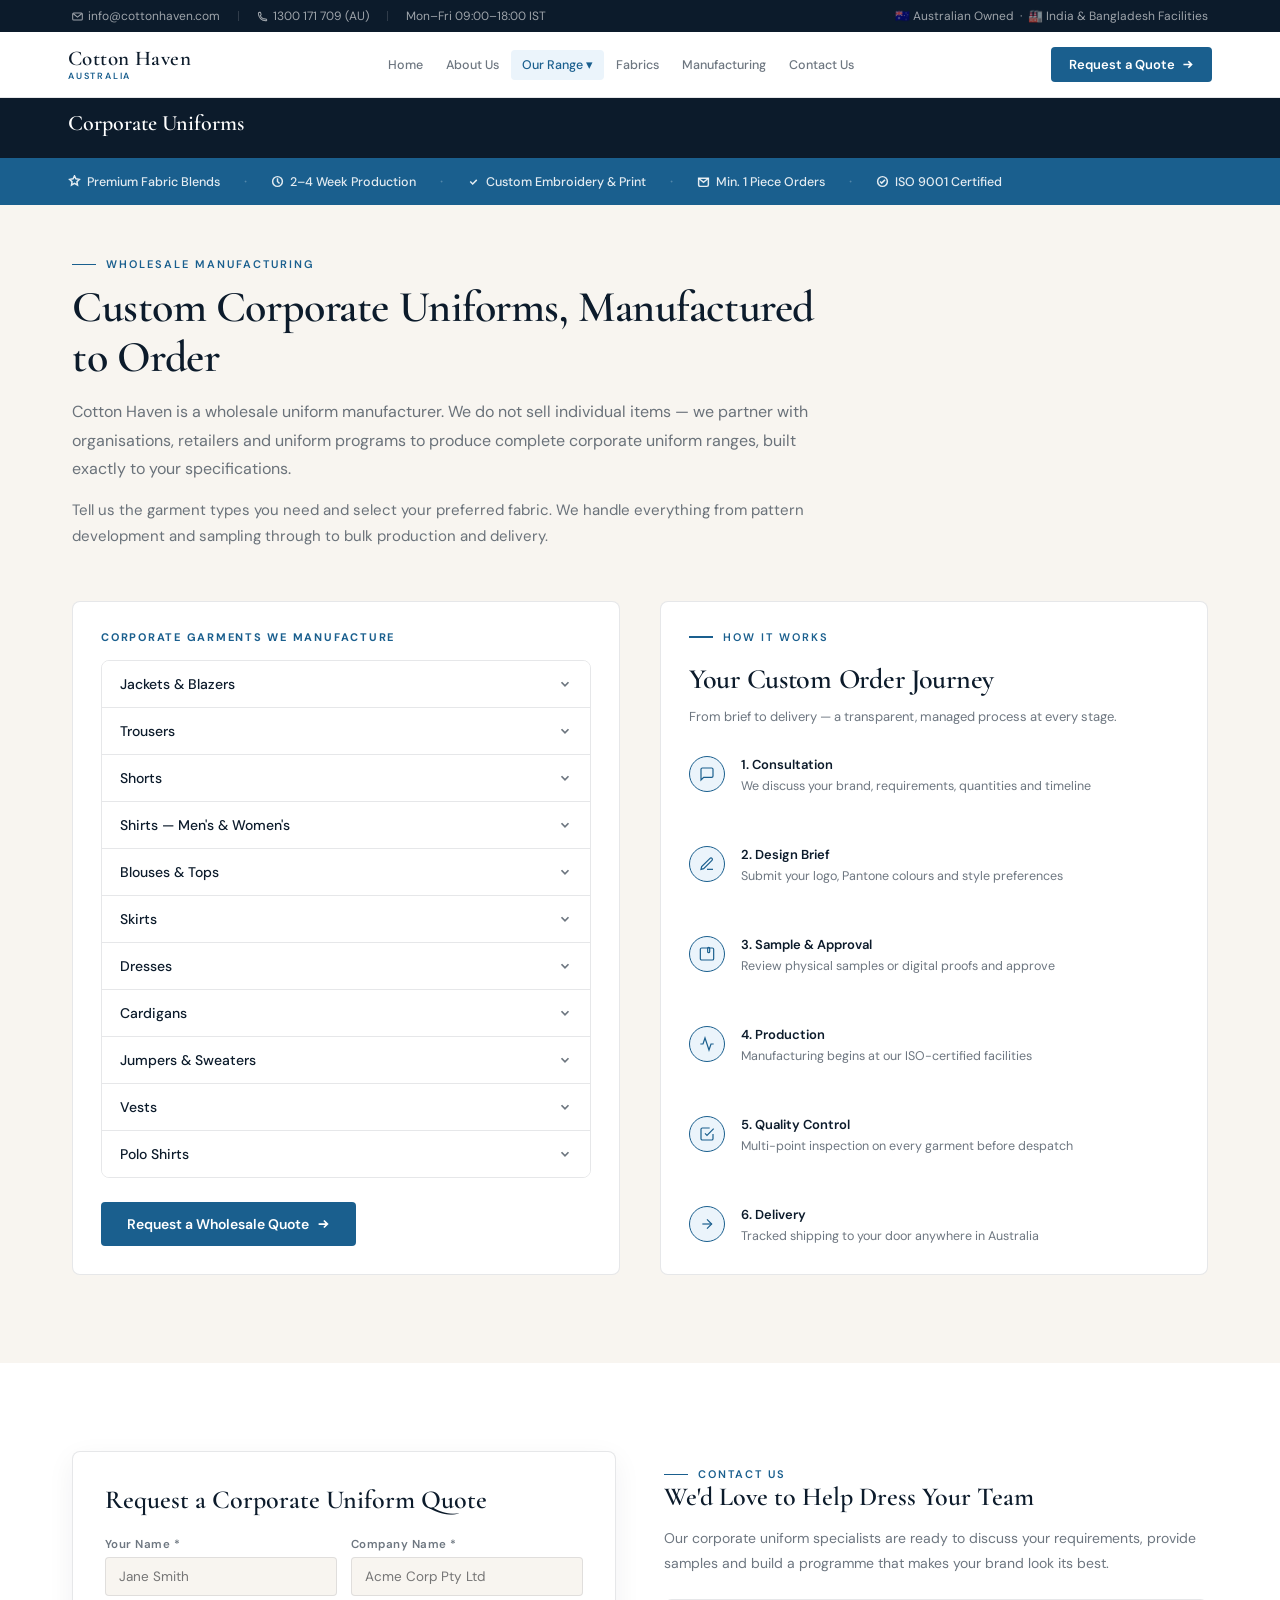
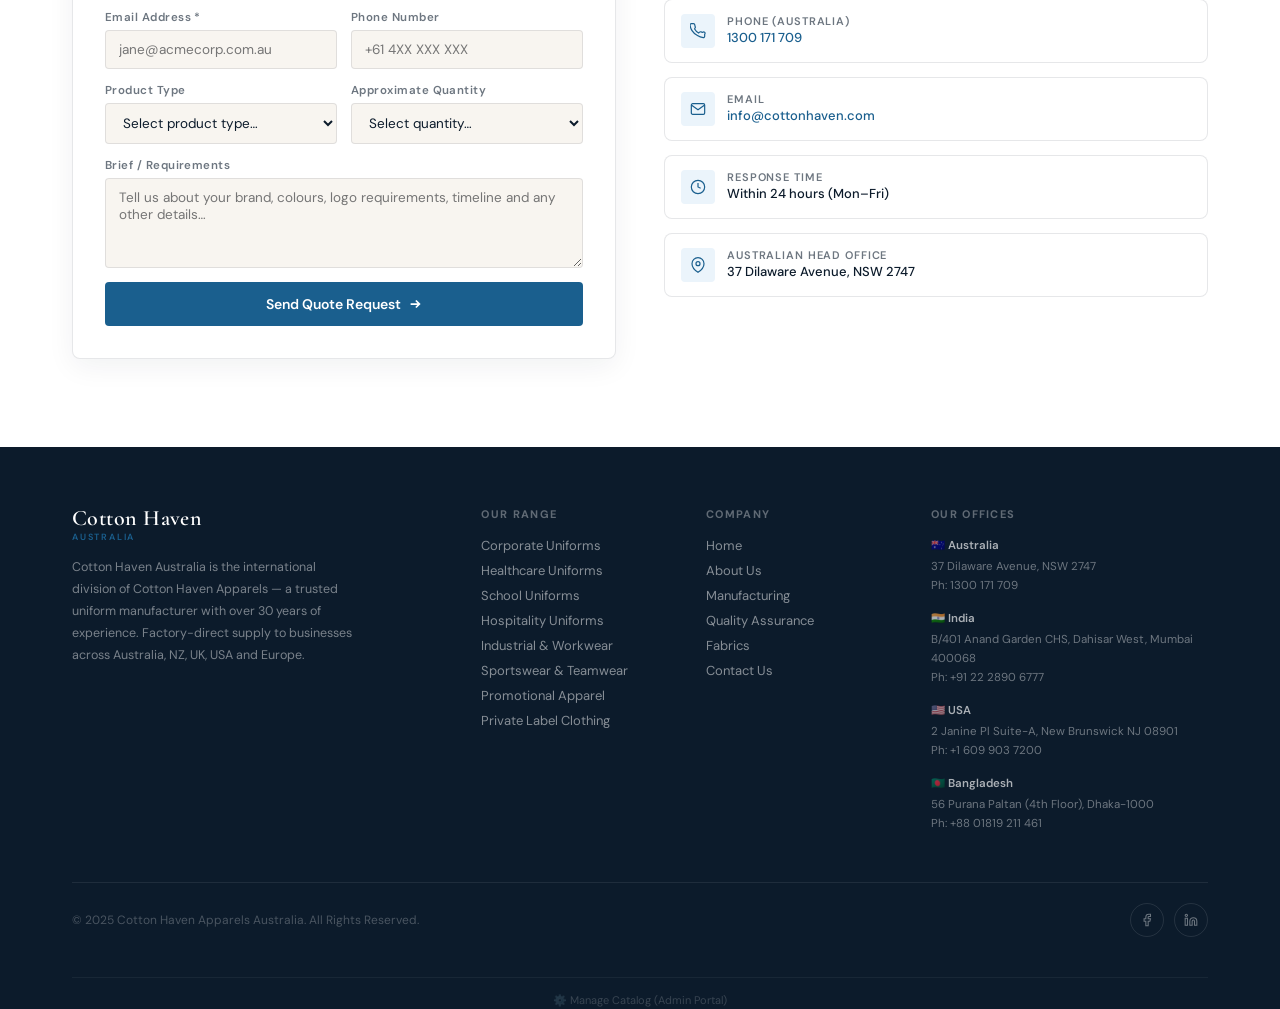
